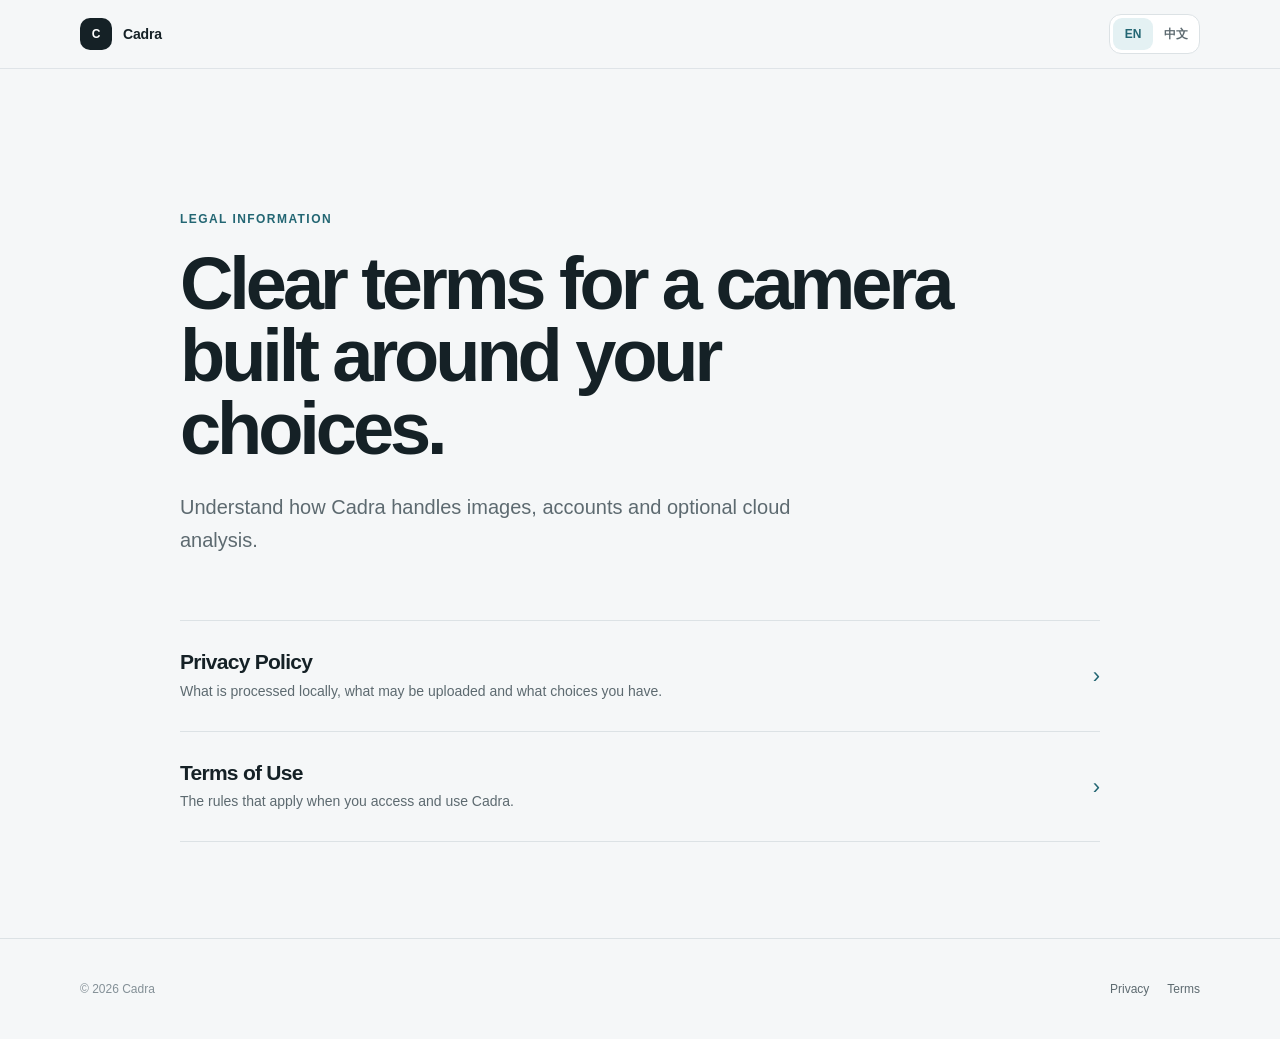
==== index.html @ 1db7e967 "Add files via upload" ====
<!doctype html>
<html lang="en">
<head>
  <meta charset="utf-8">
  <meta name="viewport" content="width=device-width, initial-scale=1">
  <meta name="description" content="Legal information for Cadra.">
  <title>Cadra | Legal</title>
  <link rel="stylesheet" href="./assets/legal.css">
</head>
<body>
  <header class="site-header">
    <nav class="nav" aria-label="Primary navigation">
      <a class="brand" href="./"><span class="brand-mark" aria-hidden="true">C</span><span class="brand-text">Cadra</span></a>
      <div class="language-switch" aria-label="Language"><button type="button" data-language-button="en">EN</button><button type="button" data-language-button="zh">中文</button></div>
    </nav>
  </header>
  <main class="hub">
    <div data-lang="en">
      <p class="eyebrow">Legal information</p>
      <h1>Clear terms for a camera built around your choices.</h1>
      <p class="lede">Understand how Cadra handles images, accounts and optional cloud analysis.</p>
      <div class="hub-list">
        <a class="hub-item" href="./privacy/"><span><h2>Privacy Policy</h2><p>What is processed locally, what may be uploaded and what choices you have.</p></span><span class="hub-arrow" aria-hidden="true">›</span></a>
        <a class="hub-item" href="./terms/"><span><h2>Terms of Use</h2><p>The rules that apply when you access and use Cadra.</p></span><span class="hub-arrow" aria-hidden="true">›</span></a>
      </div>
    </div>
    <div data-lang="zh" hidden>
      <p class="eyebrow">法律信息</p>
      <h1>清楚说明你的权利，以及我们如何处理数据。</h1>
      <p class="lede">了解 Cadra 如何处理图像、账号以及可选的云端 AI 分析。</p>
      <div class="hub-list">
        <a class="hub-item" href="./privacy/?lang=zh"><span><h2>隐私政策</h2><p>哪些数据在设备端处理、哪些内容可能上传，以及你拥有的选择。</p></span><span class="hub-arrow" aria-hidden="true">›</span></a>
        <a class="hub-item" href="./terms/?lang=zh"><span><h2>用户协议</h2><p>访问和使用 Cadra 时适用的基本规则。</p></span><span class="hub-arrow" aria-hidden="true">›</span></a>
      </div>
    </div>
  </main>
  <footer class="site-footer"><div class="footer-inner"><span>© 2026 Cadra</span><div class="footer-links"><a href="./privacy/">Privacy</a><a href="./terms/">Terms</a></div></div></footer>
  <script src="./assets/legal.js"></script>
</body>
</html>
---- assets/legal.css ----
:root {
  color-scheme: light dark;
  --page: #f5f7f8;
  --surface: #ffffff;
  --ink: #152126;
  --muted: #5d6a70;
  --quiet: #849097;
  --line: #dce2e5;
  --accent: #327f8e;
  --accent-strong: #236673;
  --accent-soft: #e4f1f3;
  --focus: #0f6f82;
  --radius: 16px;
}

* { box-sizing: border-box; }

html { scroll-behavior: smooth; }

body {
  margin: 0;
  min-width: 320px;
  min-height: 100dvh;
  background: var(--page);
  color: var(--ink);
  font-family: ui-sans-serif, -apple-system, BlinkMacSystemFont, "Segoe UI", "Noto Sans", "Noto Sans SC", sans-serif;
  font-size: 16px;
  line-height: 1.72;
  text-rendering: optimizeLegibility;
}

a { color: var(--accent-strong); text-underline-offset: 3px; }
a:hover { text-decoration-thickness: 2px; }
a:focus-visible, button:focus-visible { outline: 3px solid var(--focus); outline-offset: 3px; }

.site-header {
  position: sticky;
  top: 0;
  z-index: 10;
  border-bottom: 1px solid color-mix(in srgb, var(--line) 84%, transparent);
  background: color-mix(in srgb, var(--page) 92%, transparent);
  backdrop-filter: blur(16px);
  -webkit-backdrop-filter: blur(16px);
}

.nav {
  width: min(1120px, calc(100% - 40px));
  min-height: 68px;
  margin: 0 auto;
  display: flex;
  align-items: center;
  justify-content: space-between;
  gap: 24px;
}

.brand {
  display: inline-flex;
  align-items: center;
  gap: 11px;
  color: var(--ink);
  text-decoration: none;
  font-size: 14px;
  font-weight: 760;
  letter-spacing: -0.01em;
}

.brand-mark {
  width: 32px;
  height: 32px;
  border-radius: 10px;
  display: grid;
  place-items: center;
  background: var(--ink);
  color: var(--surface);
  font-size: 12px;
  letter-spacing: -0.03em;
}

.nav-actions { display: flex; align-items: center; gap: 18px; }
.nav-link { color: var(--muted); text-decoration: none; font-size: 13px; font-weight: 650; }
.nav-link[aria-current="page"] { color: var(--ink); }

.language-switch {
  display: flex;
  align-items: center;
  gap: 3px;
  padding: 3px;
  border: 1px solid var(--line);
  border-radius: 12px;
  background: var(--surface);
}

.language-switch button {
  min-width: 40px;
  min-height: 32px;
  border: 0;
  border-radius: 9px;
  background: transparent;
  color: var(--muted);
  font: inherit;
  font-size: 12px;
  font-weight: 720;
  cursor: pointer;
}

.language-switch button[aria-pressed="true"] { background: var(--accent-soft); color: var(--accent-strong); }
.language-switch button:active { transform: translateY(1px); }

.shell {
  width: min(1120px, calc(100% - 40px));
  margin: 0 auto;
  display: grid;
  grid-template-columns: minmax(0, 1fr) 230px;
  gap: clamp(48px, 7vw, 96px);
  align-items: start;
}

.document { min-width: 0; padding: clamp(58px, 8vw, 108px) 0 96px; }
.hero { max-width: 760px; padding-bottom: clamp(44px, 6vw, 72px); border-bottom: 1px solid var(--line); }
.eyebrow { margin: 0 0 18px; color: var(--accent-strong); font-size: 12px; font-weight: 800; letter-spacing: 0.12em; text-transform: uppercase; }
h1 { max-width: 720px; margin: 0; font-size: clamp(42px, 7vw, 74px); line-height: 0.98; letter-spacing: -0.055em; font-weight: 780; }
.lede { max-width: 650px; margin: 26px 0 0; color: var(--muted); font-size: clamp(17px, 2.2vw, 20px); line-height: 1.62; }
.effective { margin: 22px 0 0; color: var(--quiet); font-size: 13px; }

.notice {
  margin: 34px 0 0;
  padding: 18px 20px;
  border: 1px solid color-mix(in srgb, var(--accent) 28%, var(--line));
  border-radius: var(--radius);
  background: var(--accent-soft);
  color: var(--accent-strong);
  font-size: 14px;
}

.legal-section { max-width: 760px; padding: 46px 0 4px; }
.legal-section + .legal-section { border-top: 1px solid var(--line); }
h2 { margin: 0 0 16px; color: var(--ink); font-size: clamp(24px, 3vw, 31px); line-height: 1.22; letter-spacing: -0.035em; }
h3 { margin: 26px 0 8px; font-size: 17px; line-height: 1.35; }
p { margin: 0 0 17px; color: var(--muted); }
ul { margin: 13px 0 22px; padding-left: 1.25em; color: var(--muted); }
li { margin: 8px 0; padding-left: 5px; }
strong { color: var(--ink); font-weight: 720; }

.toc { position: sticky; top: 100px; padding-top: 104px; }
.toc-title { margin: 0 0 13px; color: var(--quiet); font-size: 11px; font-weight: 800; letter-spacing: 0.1em; text-transform: uppercase; }
.toc a { display: block; padding: 6px 0; color: var(--muted); text-decoration: none; font-size: 13px; line-height: 1.4; }
.toc a:hover { color: var(--accent-strong); }

.site-footer { border-top: 1px solid var(--line); }
.footer-inner { width: min(1120px, calc(100% - 40px)); min-height: 100px; margin: 0 auto; display: flex; align-items: center; justify-content: space-between; gap: 24px; color: var(--quiet); font-size: 12px; }
.footer-links { display: flex; gap: 18px; }
.footer-links a { color: var(--muted); text-decoration: none; }

.hub { width: min(920px, calc(100% - 40px)); margin: 0 auto; padding: clamp(74px, 12vw, 140px) 0 96px; }
.hub h1 { max-width: 800px; }
.hub-list { margin-top: 64px; border-top: 1px solid var(--line); }
.hub-item { display: grid; grid-template-columns: 1fr auto; gap: 24px; align-items: center; padding: 28px 0; border-bottom: 1px solid var(--line); color: var(--ink); text-decoration: none; }
.hub-item h2 { margin: 0 0 4px; font-size: 21px; }
.hub-item p { margin: 0; font-size: 14px; }
.hub-arrow { color: var(--accent-strong); font-size: 22px; transition: transform 160ms ease; }
.hub-item:hover .hub-arrow { transform: translateX(4px); }

[hidden] { display: none !important; }

@media (max-width: 820px) {
  .nav { width: min(100% - 28px, 720px); }
  .nav-link { display: none; }
  .shell { width: min(100% - 36px, 720px); display: block; }
  .toc { display: none; }
  .document { padding-top: 58px; }
  .footer-inner { width: min(100% - 36px, 720px); padding: 25px 0; align-items: flex-start; flex-direction: column; justify-content: center; }
  .hub { width: min(100% - 36px, 720px); }
}

@media (max-width: 480px) {
  .brand-text { display: none; }
  .nav-actions { gap: 10px; }
  h1 { font-size: 42px; }
  .legal-section { padding-top: 36px; }
  .hub-item { grid-template-columns: 1fr 24px; }
}

@media (prefers-color-scheme: dark) {
  :root {
    --page: #0d1113;
    --surface: #171d20;
    --ink: #edf3f5;
    --muted: #aab6bb;
    --quiet: #7f8d93;
    --line: #293236;
    --accent: #63b6c6;
    --accent-strong: #8ad0dd;
    --accent-soft: #15292e;
    --focus: #8ad0dd;
  }
}

@media (prefers-reduced-motion: reduce) {
  html { scroll-behavior: auto; }
  *, *::before, *::after { transition-duration: 0.01ms !important; }
}

@media (prefers-reduced-transparency: reduce) {
  .site-header { background: var(--page); backdrop-filter: none; -webkit-backdrop-filter: none; }
}
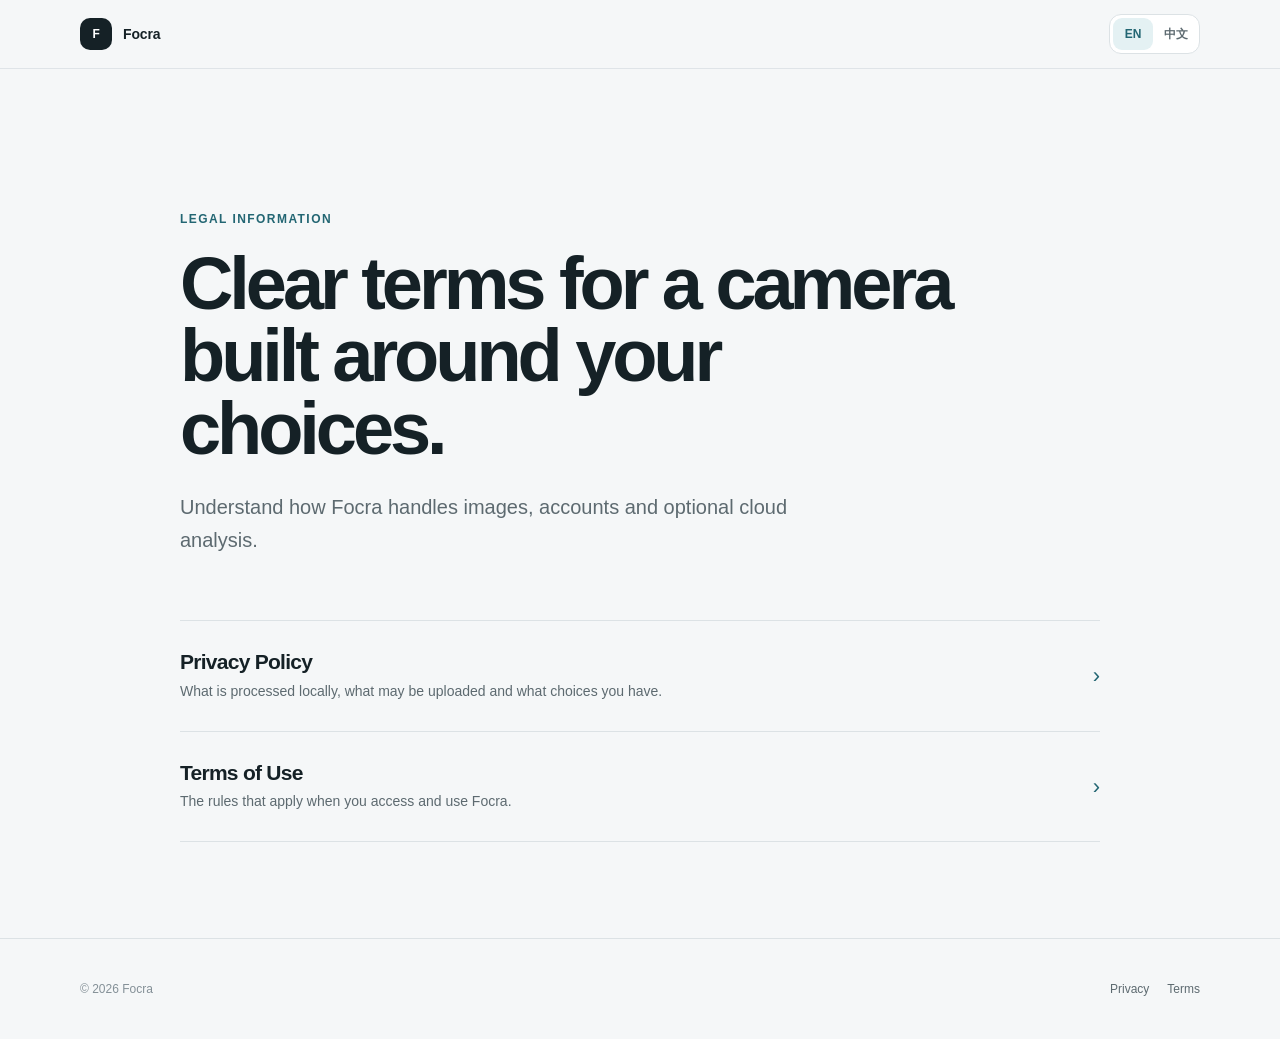
==== commit d3d17b57: "Rebrand legal site to Focra" ====
--- a/index.html
+++ b/index.html
@@ -3,14 +3,14 @@
 <head>
   <meta charset="utf-8">
   <meta name="viewport" content="width=device-width, initial-scale=1">
-  <meta name="description" content="Legal information for Cadra.">
-  <title>Cadra | Legal</title>
+  <meta name="description" content="Legal information for Focra.">
+  <title>Focra | Legal</title>
   <link rel="stylesheet" href="./assets/legal.css">
 </head>
 <body>
   <header class="site-header">
     <nav class="nav" aria-label="Primary navigation">
-      <a class="brand" href="./"><span class="brand-mark" aria-hidden="true">C</span><span class="brand-text">Cadra</span></a>
+      <a class="brand" href="./"><span class="brand-mark" aria-hidden="true">F</span><span class="brand-text">Focra</span></a>
       <div class="language-switch" aria-label="Language"><button type="button" data-language-button="en">EN</button><button type="button" data-language-button="zh">中文</button></div>
     </nav>
   </header>
@@ -18,23 +18,23 @@
     <div data-lang="en">
       <p class="eyebrow">Legal information</p>
       <h1>Clear terms for a camera built around your choices.</h1>
-      <p class="lede">Understand how Cadra handles images, accounts and optional cloud analysis.</p>
+      <p class="lede">Understand how Focra handles images, accounts and optional cloud analysis.</p>
       <div class="hub-list">
         <a class="hub-item" href="./privacy/"><span><h2>Privacy Policy</h2><p>What is processed locally, what may be uploaded and what choices you have.</p></span><span class="hub-arrow" aria-hidden="true">›</span></a>
-        <a class="hub-item" href="./terms/"><span><h2>Terms of Use</h2><p>The rules that apply when you access and use Cadra.</p></span><span class="hub-arrow" aria-hidden="true">›</span></a>
+        <a class="hub-item" href="./terms/"><span><h2>Terms of Use</h2><p>The rules that apply when you access and use Focra.</p></span><span class="hub-arrow" aria-hidden="true">›</span></a>
       </div>
     </div>
     <div data-lang="zh" hidden>
       <p class="eyebrow">法律信息</p>
       <h1>清楚说明你的权利，以及我们如何处理数据。</h1>
-      <p class="lede">了解 Cadra 如何处理图像、账号以及可选的云端 AI 分析。</p>
+      <p class="lede">了解 Focra 如何处理图像、账号以及可选的云端 AI 分析。</p>
       <div class="hub-list">
         <a class="hub-item" href="./privacy/?lang=zh"><span><h2>隐私政策</h2><p>哪些数据在设备端处理、哪些内容可能上传，以及你拥有的选择。</p></span><span class="hub-arrow" aria-hidden="true">›</span></a>
-        <a class="hub-item" href="./terms/?lang=zh"><span><h2>用户协议</h2><p>访问和使用 Cadra 时适用的基本规则。</p></span><span class="hub-arrow" aria-hidden="true">›</span></a>
+        <a class="hub-item" href="./terms/?lang=zh"><span><h2>用户协议</h2><p>访问和使用 Focra 时适用的基本规则。</p></span><span class="hub-arrow" aria-hidden="true">›</span></a>
       </div>
     </div>
   </main>
-  <footer class="site-footer"><div class="footer-inner"><span>© 2026 Cadra</span><div class="footer-links"><a href="./privacy/">Privacy</a><a href="./terms/">Terms</a></div></div></footer>
+  <footer class="site-footer"><div class="footer-inner"><span>© 2026 Focra</span><div class="footer-links"><a href="./privacy/">Privacy</a><a href="./terms/">Terms</a></div></div></footer>
   <script src="./assets/legal.js"></script>
 </body>
 </html>
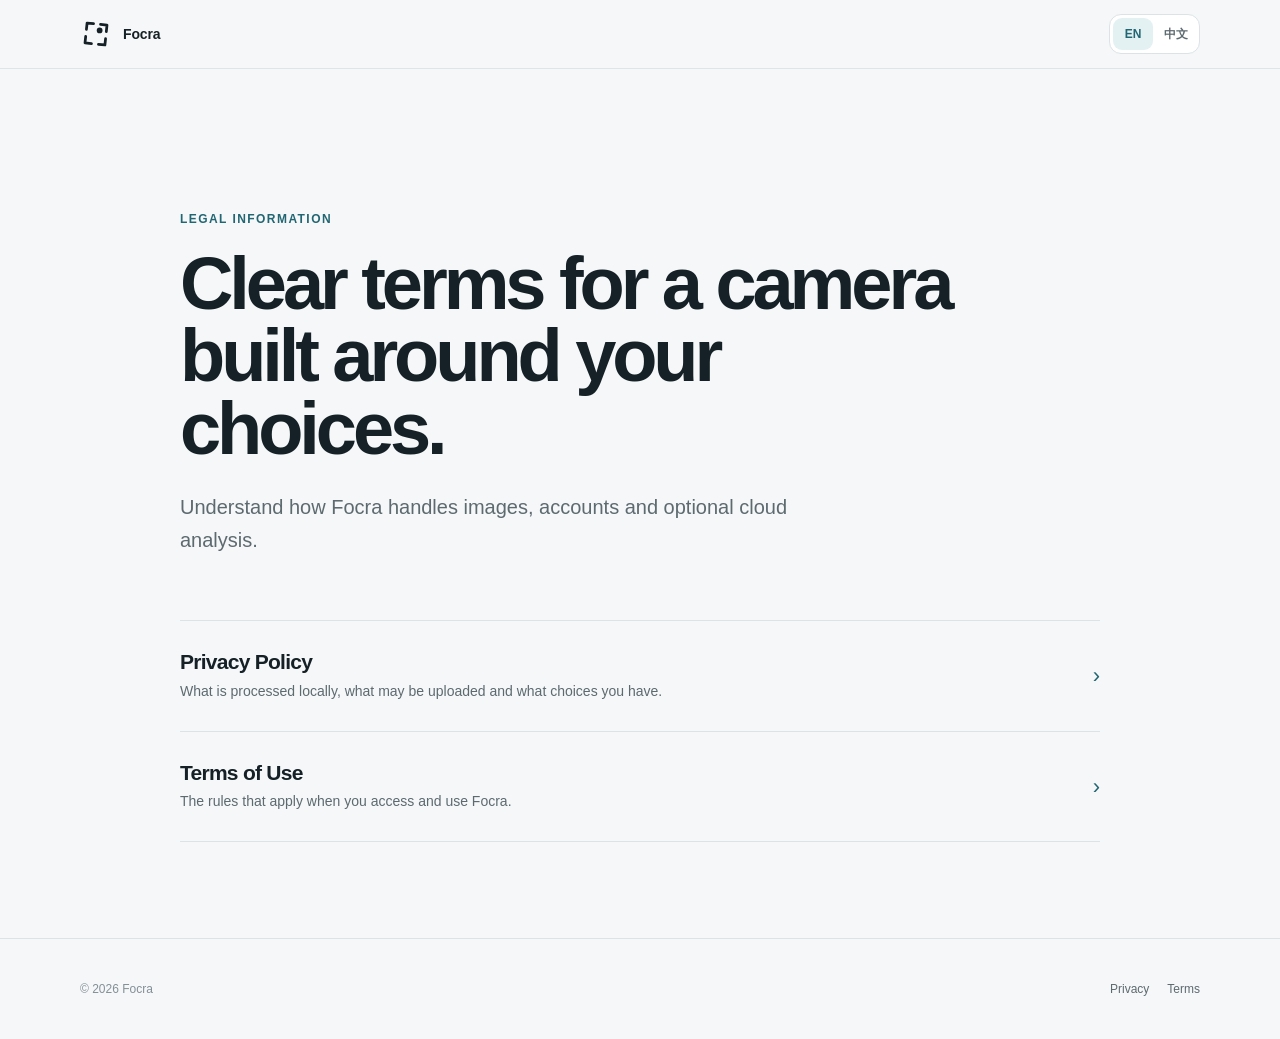
==== commit 7c7d5c90: "Add official Focra logo assets" ====
--- a/index.html
+++ b/index.html
@@ -4,13 +4,22 @@
   <meta charset="utf-8">
   <meta name="viewport" content="width=device-width, initial-scale=1">
   <meta name="description" content="Legal information for Focra.">
+  <meta name="theme-color" content="#f5f7f8">
+  <meta property="og:title" content="Focra | Legal">
+  <meta property="og:description" content="Privacy and terms for Focra.">
+  <meta property="og:type" content="website">
+  <meta property="og:url" content="https://focra.app/">
+  <meta property="og:image" content="https://focra.app/assets/focra-social-card.png">
+  <meta name="twitter:card" content="summary_large_image">
   <title>Focra | Legal</title>
+  <link rel="icon" href="./assets/focra-logo.svg" type="image/svg+xml">
+  <link rel="apple-touch-icon" href="./assets/focra-app-icon.png">
   <link rel="stylesheet" href="./assets/legal.css">
 </head>
 <body>
   <header class="site-header">
     <nav class="nav" aria-label="Primary navigation">
-      <a class="brand" href="./"><span class="brand-mark" aria-hidden="true">F</span><span class="brand-text">Focra</span></a>
+      <a class="brand" href="./" aria-label="Focra home"><span class="brand-logo" aria-hidden="true"></span><span class="brand-text">Focra</span></a>
       <div class="language-switch" aria-label="Language"><button type="button" data-language-button="en">EN</button><button type="button" data-language-button="zh">中文</button></div>
     </nav>
   </header>
--- a/assets/legal.css
+++ b/assets/legal.css
@@ -64,16 +64,13 @@
   letter-spacing: -0.01em;
 }
 
-.brand-mark {
+.brand-logo {
   width: 32px;
   height: 32px;
-  border-radius: 10px;
-  display: grid;
-  place-items: center;
   background: var(--ink);
-  color: var(--surface);
-  font-size: 12px;
-  letter-spacing: -0.03em;
+  -webkit-mask: url("./focra-logo.svg") center / contain no-repeat;
+  mask: url("./focra-logo.svg") center / contain no-repeat;
+  flex: 0 0 auto;
 }
 
 .nav-actions { display: flex; align-items: center; gap: 18px; }
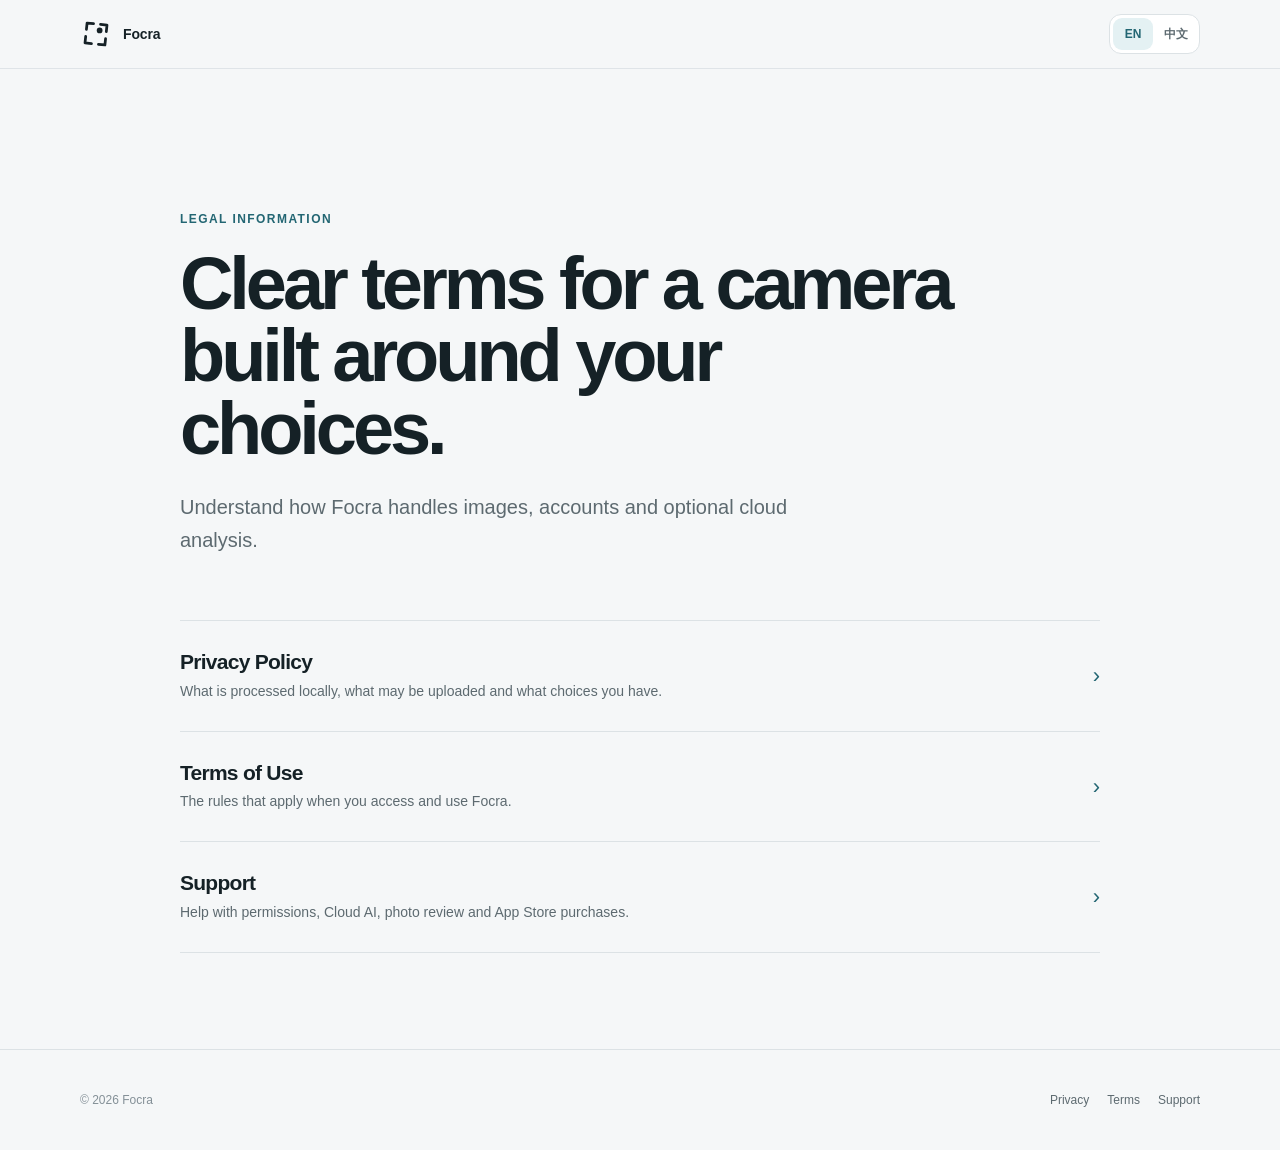
==== commit 166bcae1: "Add Focra support page" ====
--- a/index.html
+++ b/index.html
@@ -31,6 +31,7 @@
       <div class="hub-list">
         <a class="hub-item" href="./privacy/"><span><h2>Privacy Policy</h2><p>What is processed locally, what may be uploaded and what choices you have.</p></span><span class="hub-arrow" aria-hidden="true">›</span></a>
         <a class="hub-item" href="./terms/"><span><h2>Terms of Use</h2><p>The rules that apply when you access and use Focra.</p></span><span class="hub-arrow" aria-hidden="true">›</span></a>
+        <a class="hub-item" href="./support/"><span><h2>Support</h2><p>Help with permissions, Cloud AI, photo review and App Store purchases.</p></span><span class="hub-arrow" aria-hidden="true">›</span></a>
       </div>
     </div>
     <div data-lang="zh" hidden>
@@ -40,10 +41,11 @@
       <div class="hub-list">
         <a class="hub-item" href="./privacy/?lang=zh"><span><h2>隐私政策</h2><p>哪些数据在设备端处理、哪些内容可能上传，以及你拥有的选择。</p></span><span class="hub-arrow" aria-hidden="true">›</span></a>
         <a class="hub-item" href="./terms/?lang=zh"><span><h2>用户协议</h2><p>访问和使用 Focra 时适用的基本规则。</p></span><span class="hub-arrow" aria-hidden="true">›</span></a>
+        <a class="hub-item" href="./support/?lang=zh"><span><h2>支持</h2><p>查看权限、云端 AI、照片点评和 App Store 购买的常见解决方法。</p></span><span class="hub-arrow" aria-hidden="true">›</span></a>
       </div>
     </div>
   </main>
-  <footer class="site-footer"><div class="footer-inner"><span>© 2026 Focra</span><div class="footer-links"><a href="./privacy/">Privacy</a><a href="./terms/">Terms</a></div></div></footer>
+  <footer class="site-footer"><div class="footer-inner"><span>© 2026 Focra</span><div class="footer-links"><a href="./privacy/">Privacy</a><a href="./terms/">Terms</a><a href="./support/">Support</a></div></div></footer>
   <script src="./assets/legal.js"></script>
 </body>
 </html>
--- a/assets/legal.css
+++ b/assets/legal.css
@@ -157,6 +157,21 @@
 .hub-arrow { color: var(--accent-strong); font-size: 22px; transition: transform 160ms ease; }
 .hub-item:hover .hub-arrow { transform: translateX(4px); }
 
+.support-page { width: min(1120px, calc(100% - 40px)); margin: 0 auto; padding: clamp(58px, 8vw, 108px) 0 96px; }
+.support-page .hero { max-width: 920px; }
+.support-actions { margin-top: 32px; display: flex; align-items: center; gap: 18px; flex-wrap: wrap; color: var(--quiet); font-size: 13px; }
+.support-primary { display: inline-flex; min-height: 46px; align-items: center; padding: 0 20px; border-radius: 13px; background: var(--ink); color: var(--surface); text-decoration: none; font-size: 13px; font-weight: 760; }
+.support-grid { display: grid; grid-template-columns: repeat(2, minmax(0, 1fr)); gap: 1px; margin-top: 54px; background: var(--line); border: 1px solid var(--line); }
+.support-card { min-height: 250px; padding: clamp(26px, 4vw, 42px); background: var(--page); }
+.support-number { margin: 0 0 36px; color: var(--accent-strong); font-size: 11px; font-weight: 800; letter-spacing: .12em; }
+.support-card h2 { max-width: 420px; font-size: 23px; }
+.support-card p:last-child { max-width: 430px; margin: 0; font-size: 14px; }
+.contact-panel { margin-top: 72px; padding: clamp(28px, 5vw, 54px); border-radius: 24px; background: var(--ink); display: grid; grid-template-columns: 1fr auto; gap: 42px; align-items: end; }
+.contact-panel h2, .contact-panel strong { color: var(--surface); }
+.contact-panel p { max-width: 680px; color: color-mix(in srgb, var(--surface) 72%, transparent); }
+.contact-panel .eyebrow { color: color-mix(in srgb, var(--surface) 55%, transparent); }
+.contact-panel a { color: var(--surface); font-size: 14px; font-weight: 760; }
+
 [hidden] { display: none !important; }
 
 @media (max-width: 820px) {
@@ -167,6 +182,9 @@
   .document { padding-top: 58px; }
   .footer-inner { width: min(100% - 36px, 720px); padding: 25px 0; align-items: flex-start; flex-direction: column; justify-content: center; }
   .hub { width: min(100% - 36px, 720px); }
+  .support-page { width: min(100% - 36px, 720px); }
+  .support-grid { grid-template-columns: 1fr; }
+  .contact-panel { grid-template-columns: 1fr; gap: 18px; }
 }
 
 @media (max-width: 480px) {
